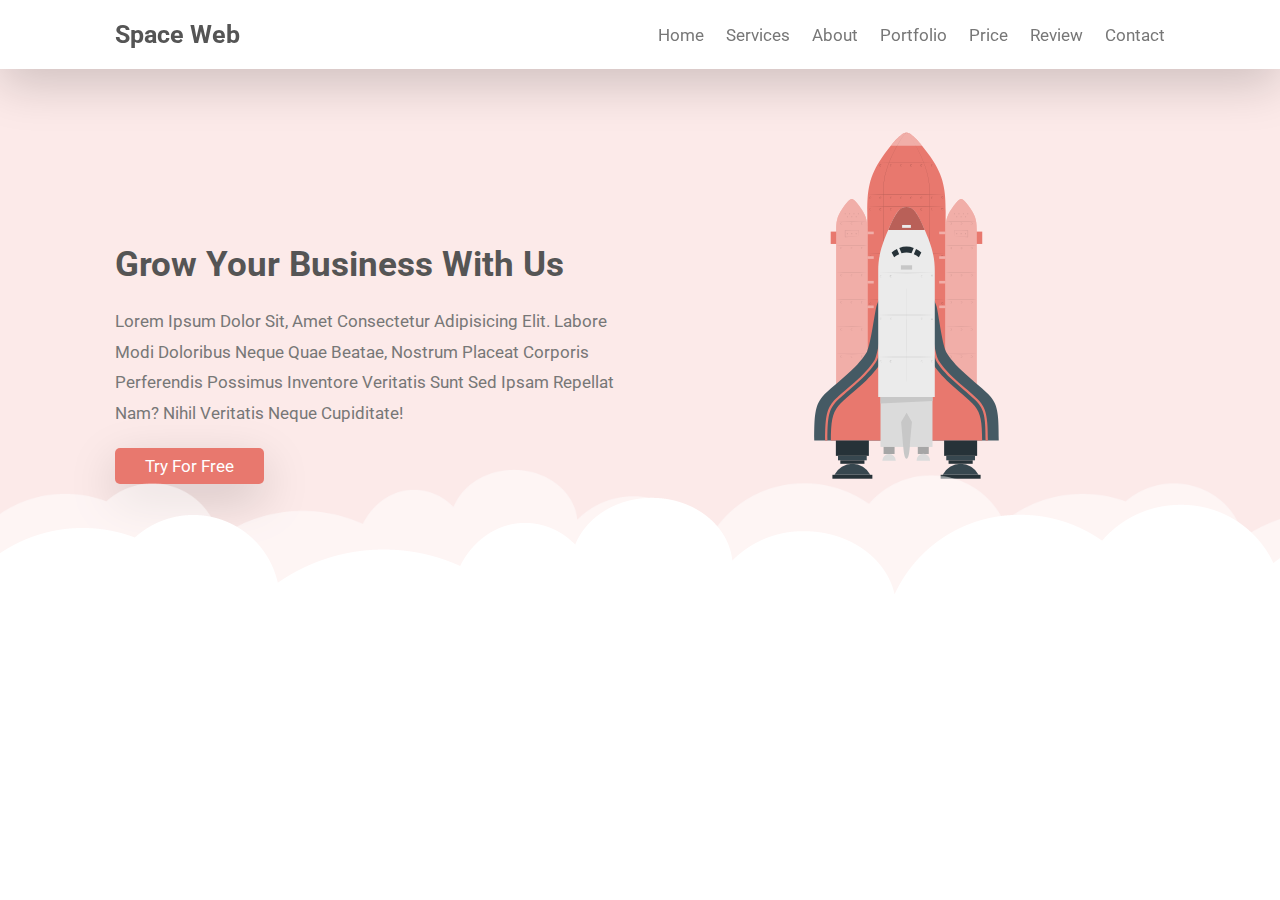
==== landing web/index.html @ affba189 "home section completed" ====
<!DOCTYPE html>
<html lang="en">
<head>
    <meta charset="UTF-8">
    <meta http-equiv="X-UA-Compatible" content="IE=edge">
    <meta name="viewport" content="width=device-width, initial-scale=1.0">
    <title>Landing web</title>

    <link rel="stylesheet" href="https://cdnjs.cloudflare.com/ajax/libs/font-awesome/6.3.0/css/all.min.css" integrity="sha512-SzlrxWUlpfuzQ+pcUCosxcglQRNAq/DZjVsC0lE40xsADsfeQoEypE+enwcOiGjk/bSuGGKHEyjSoQ1zVisanQ==" crossorigin="anonymous" referrerpolicy="no-referrer" />

    <link rel="stylesheet" href="style.css">
</head>
<body>

    <header class="header" id="header">

        <a href="#" class="logo">Space web</a>

        <nav class="navbar">
            <a href="#home">home</a>
            <a href="#services">services</a>
            <a href="#about">about</a>
            <a href="#portfolio">portfolio</a>
            <a href="#price">price</a>
            <a href="#review">review</a>
            <a href="#contact">contact</a>
        </nav>

        <div id="menu-btn" class="fas fa-bars"></div>
    </header>


    <section class="home" id="home">

        <div class="content">
            <h3>grow your business with us</h3>
            <p>Lorem ipsum dolor sit, amet consectetur adipisicing elit. Labore modi doloribus neque quae beatae, nostrum placeat corporis perferendis possimus inventore veritatis sunt sed ipsam repellat nam? Nihil veritatis neque cupiditate!</p>
            <a href="#" class="btn">try for free</a>
        </div>

        <div class="image">
            <img src="images/rocket.svg" alt="">
        </div>

        <div class="cloud cloud-1"></div>
        <div class="cloud cloud-2"></div>
        
    </section>























    <script src="script.js"></script>
</body>
</html>
---- landing web/style.css ----
@import url('https://fonts.googleapis.com/css2?family=Roboto:wght@100;300;400;500;700&display=swap');

:root{
    --main-color: #e8786e;
    --black: #555;
    --light-color: #777;
    --bg: #fceae9;
    --border: .1rem solid rgba(0 , 0 , 0 , .1);
    --box-shadow: 0px 16px 48px 0px rgba(0,0,0,0.176);
}

*{
    font-family: 'Roboto', sans-serif;
    margin: 0; padding: 0;
    box-sizing: border-box;
    outline: none; border: none;
    text-decoration: none;
    text-transform: capitalize;
    transition: all .3s ease-out;
}

html{
    font-size: 62.5%;
    scroll-behavior: smooth;
    scroll-padding-top: 9rem;
    overflow-x: hidden;
}

section{
    padding: 2rem 9%;
}

.btn{
    margin-top: 1rem;
    display: inline-block;
    padding: .8rem 3rem;
    font-size: 1.7rem;
    cursor: pointer;
    color: #fff;
    background: var(--main-color);
    border-radius: .5rem;
    box-shadow: var(--box-shadow);
    position: relative;
    z-index: 0;
    overflow: hidden;
}

.btn::before{
    content: '';
    position: absolute;
    top: 0; right: 0;
    height: 100%;
    width: 0%;
    background: var(--black);
    z-index: -1;
    transition: .2s ease-out;
}

.btn:hover::before{
    left: 0;
    width: 100%;
}


.header{
    position: fixed;
    top: 0; left: 0; right: 0;
    z-index: 1000;
    background: #fff;
    box-shadow: var(--box-shadow);
    display: flex;
    align-items: center;
    justify-content: space-between;
    padding: 2rem 9%;
}


.header .logo{
    font-size: 2.5rem;
    color: var(--black);
    font-weight: bolder;
}

.header .navbar a{
    font-size: 1.7rem;
    color: var(--light-color);
    margin-left: 2rem;
}

.header .navbar a:hover{
    color: var(--main-color);
}

#menu-btn{
    cursor: pointer;
    font-size: 2.5rem;
    padding: 1rem 1.3rem;
    border-radius: 0.5rem;
    color: var(--main-color);
    background: var(--bg);
    display: none;
}

#menu-btn:hover{
    color: #fff;
    background: var(--main-color);
}


/* home setcion starts */


.home{
    display: flex;
    align-items: center;
    flex-wrap: wrap;
    gap: 1.5rem;
    padding-top: 10rem;
    background: var(--bg);
    position: relative;
}

.home .content{
    flex: 1 1 45rem;
}

.home .image{
    flex: 1 1 45rem;
}

.home .image img{
    width: 100%;
}

.home .content h3{
    font-size: 3.5rem;
    color: var(--black);
    line-height: 1.8;
}

.home .content p{
    font-size: 1.7rem;
    color: var(--light-color);
    line-height: 1.8;
    padding: 1rem 0;
}

.home .cloud{
    position: absolute;
    bottom: 0; right: 0; left: 0;
    height: 18rem;
    background-size: 250rem 18rem;
    background: url(./images/cloud.png)repeat-x;
    animation: cloud 10s linear infinite;
}


@keyframes cloud{
    0%{
        background-position-x: 0rem;
    }
    100%{
        background-position-x: -250rem;
    }
}

.home .cloud-1{
    opacity: .5;
    height: 20rem;
    background-size: 250rem 20rem;
    animation-direction: reverse;
    animation-duration: 15s;
}




































































































































































































/* for responsiveness added the media query */

@media(max-width: 991px)
{
    html{
        font-size: 55%;
    }

    .header{
        padding: 2rem;
    }

    section{
        padding: 2rem;
    }
}


@media(max-width: 768px)
{
    #menu-btn{
        display: initial;
    }

    .header .navbar{
        position: absolute;
        top: 115%; right: 2rem;
        background: #fff;
        box-shadow: var(--box-shadow);
        border: var(--border);
        border-radius: .5rem;
        width: 30rem;
        transform: scale(0);
        transform-origin: top right;
        opacity: 0;
    }

    .header .navbar.active{
        transform: scale(1);
        opacity: 1;
    }

    .header .navbar a{
        font-size: 2rem;
        display: block;
        padding: 1rem;
        margin:  1rem;
        border-radius: 0.5rem;
    }

    .header .navbar a:hover{
        background: var(--bg);
    }

    .home .content{
        text-align: center;
    }
}

@media(max-width: 450px)
{
    html{
        font-size: 50%;
    }
}
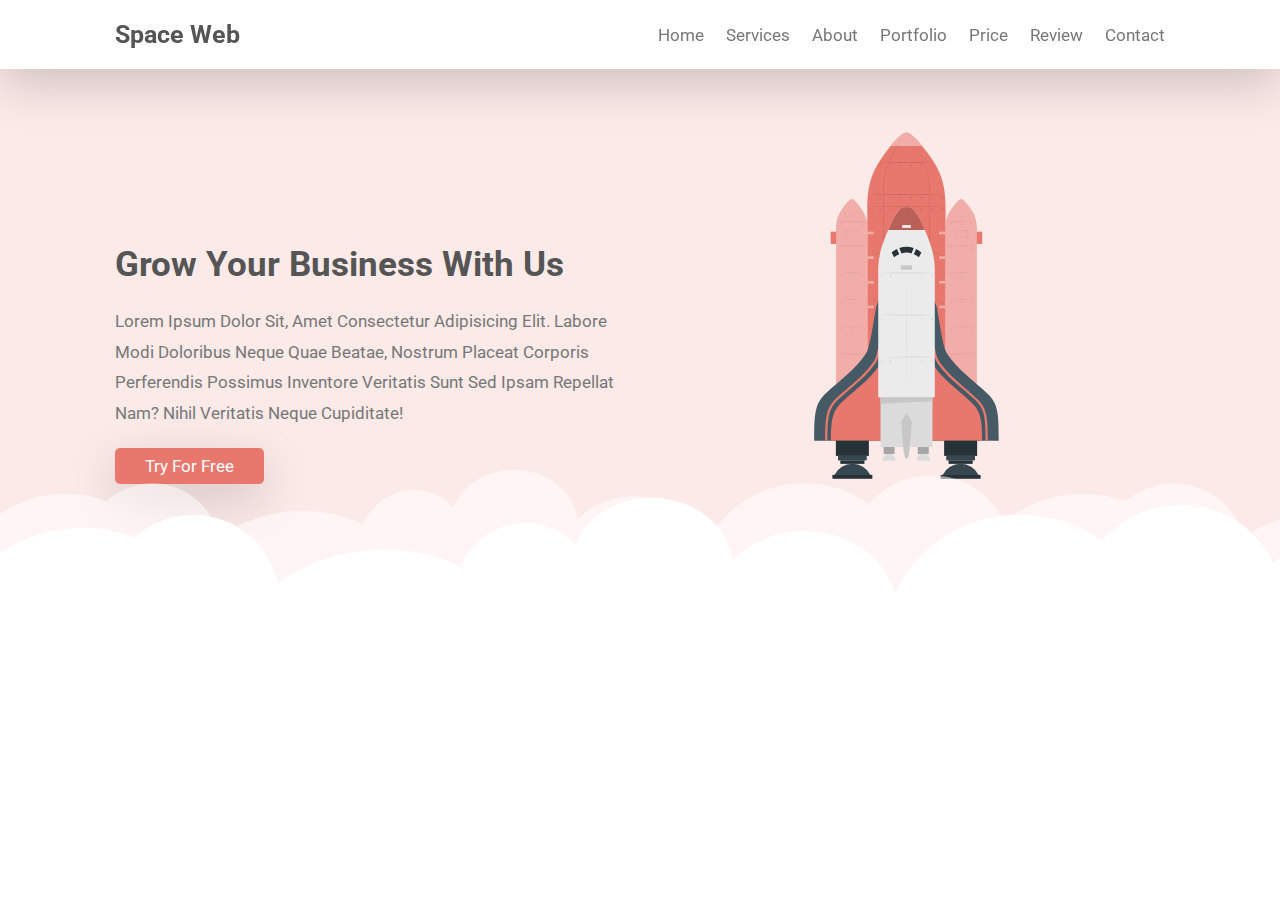
==== commit 903bbf80: "services section starts" ====
--- a/landing web/index.html
+++ b/landing web/index.html
@@ -47,6 +47,10 @@
         
     </section>
 
+    <section class="services" id="services">
+        
+    </section>
+
 
 
 
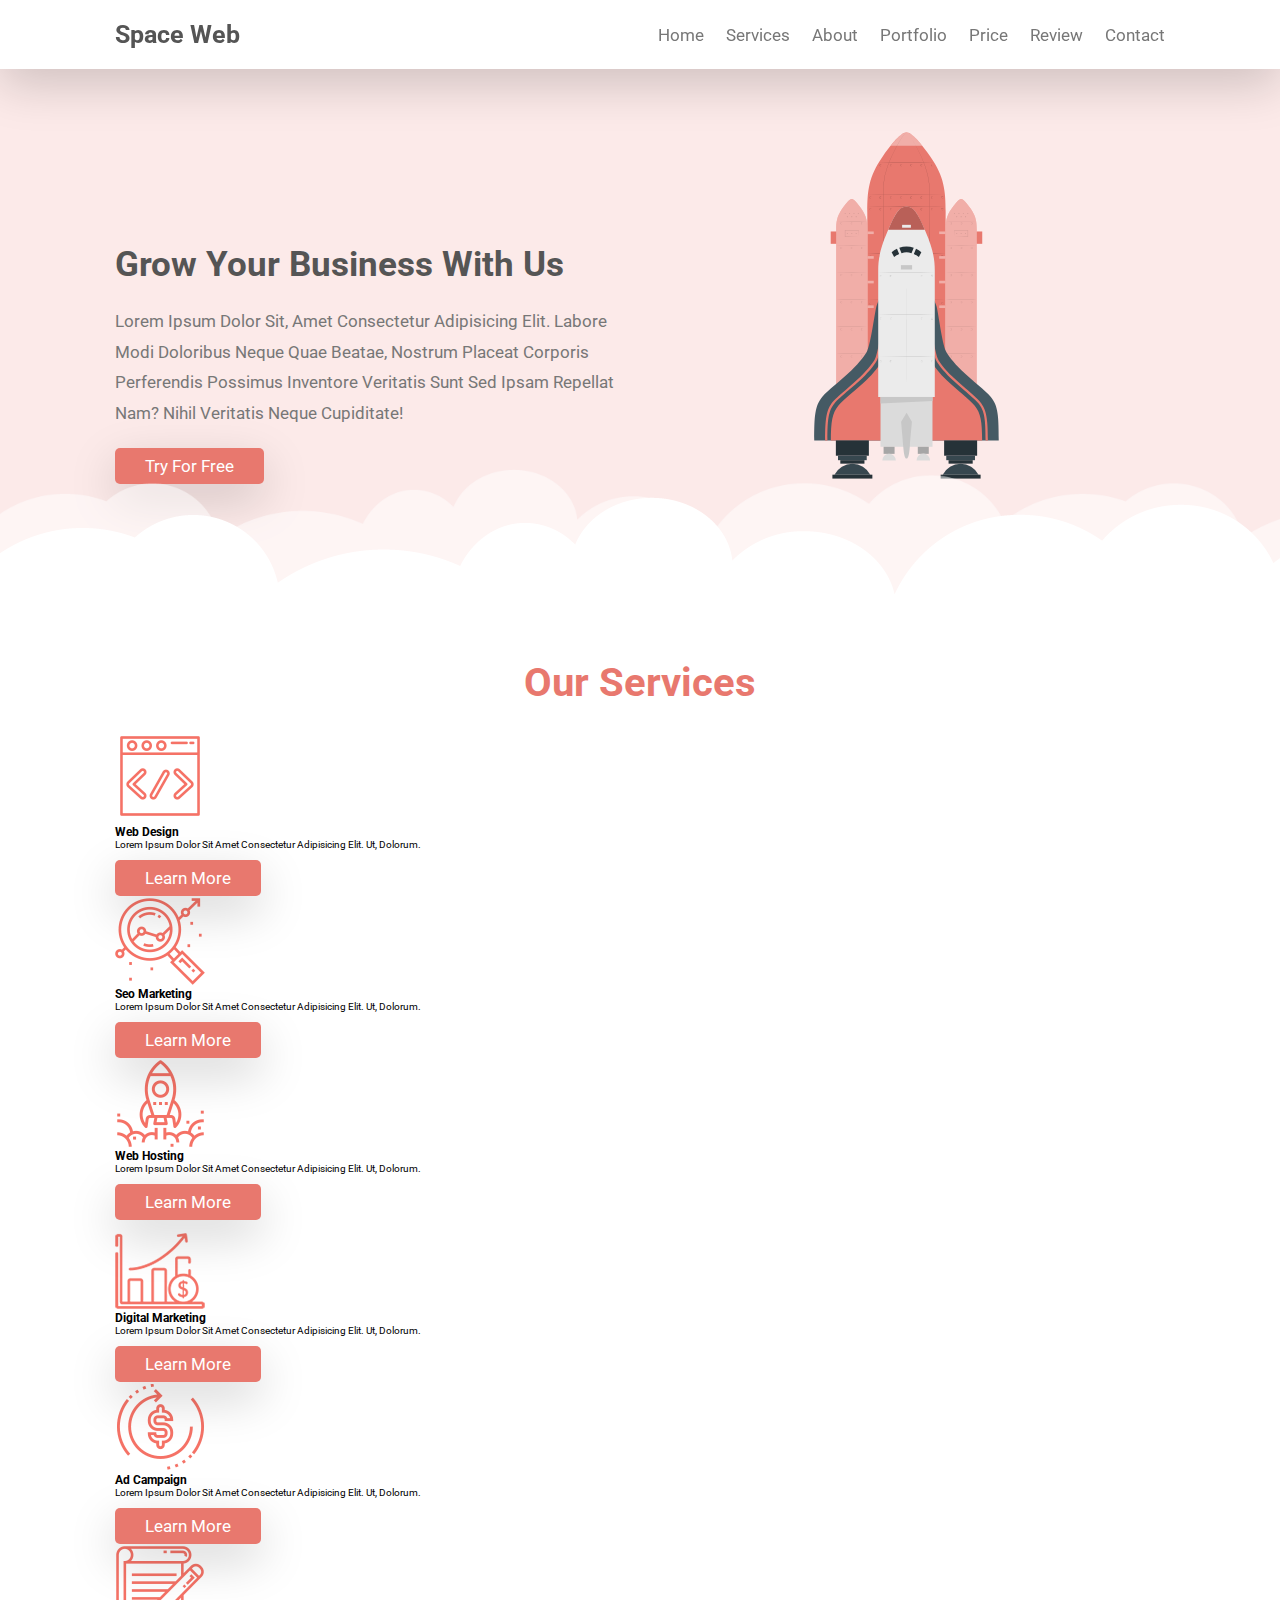
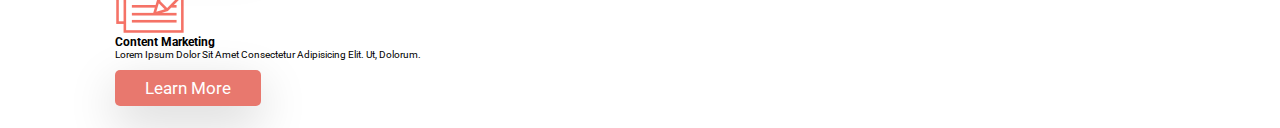
==== commit 6da536b4: "heading section implement" ====
--- a/landing web/index.html
+++ b/landing web/index.html
@@ -48,7 +48,52 @@
     </section>
 
     <section class="services" id="services">
-        
+
+        <h1 class="heading"> our <span>services</span> </h1>
+
+        <div class="box-container">
+            <div class="box">
+                <img src="images/s-1.png" alt="">
+                <h3>web design</h3>
+                <p>Lorem ipsum dolor sit amet consectetur adipisicing elit. Ut, dolorum.</p>
+                <a href="#" class="btn">learn more</a>
+            </div>
+
+            <div class="box">
+                <img src="images/s-2.png" alt="">
+                <h3>seo marketing</h3>
+                <p>Lorem ipsum dolor sit amet consectetur adipisicing elit. Ut, dolorum.</p>
+                <a href="#" class="btn">learn more</a>
+            </div>
+
+            <div class="box">
+                <img src="images/s-3.png" alt="">
+                <h3>web hosting</h3>
+                <p>Lorem ipsum dolor sit amet consectetur adipisicing elit. Ut, dolorum.</p>
+                <a href="#" class="btn">learn more</a>
+            </div>
+
+            <div class="box">
+                <img src="images/s-4.png" alt="">
+                <h3>digital marketing</h3>
+                <p>Lorem ipsum dolor sit amet consectetur adipisicing elit. Ut, dolorum.</p>
+                <a href="#" class="btn">learn more</a>
+            </div>
+
+            <div class="box">
+                <img src="images/s-5.png" alt="">
+                <h3>ad campaign</h3>
+                <p>Lorem ipsum dolor sit amet consectetur adipisicing elit. Ut, dolorum.</p>
+                <a href="#" class="btn">learn more</a>
+            </div>
+
+            <div class="box">
+                <img src="images/s-6.png" alt="">
+                <h3>content marketing</h3>
+                <p>Lorem ipsum dolor sit amet consectetur adipisicing elit. Ut, dolorum.</p>
+                <a href="#" class="btn">learn more</a>
+            </div>
+        </div>
     </section>
 
 
--- a/landing web/style.css
+++ b/landing web/style.css
@@ -28,6 +28,13 @@
 
 section{
     padding: 2rem 9%;
+}
+
+.heading{
+    text-align: center;
+    padding-bottom: 3rem;
+    font-size: 4rem;
+    color: var(--main-color);
 }
 
 .btn{
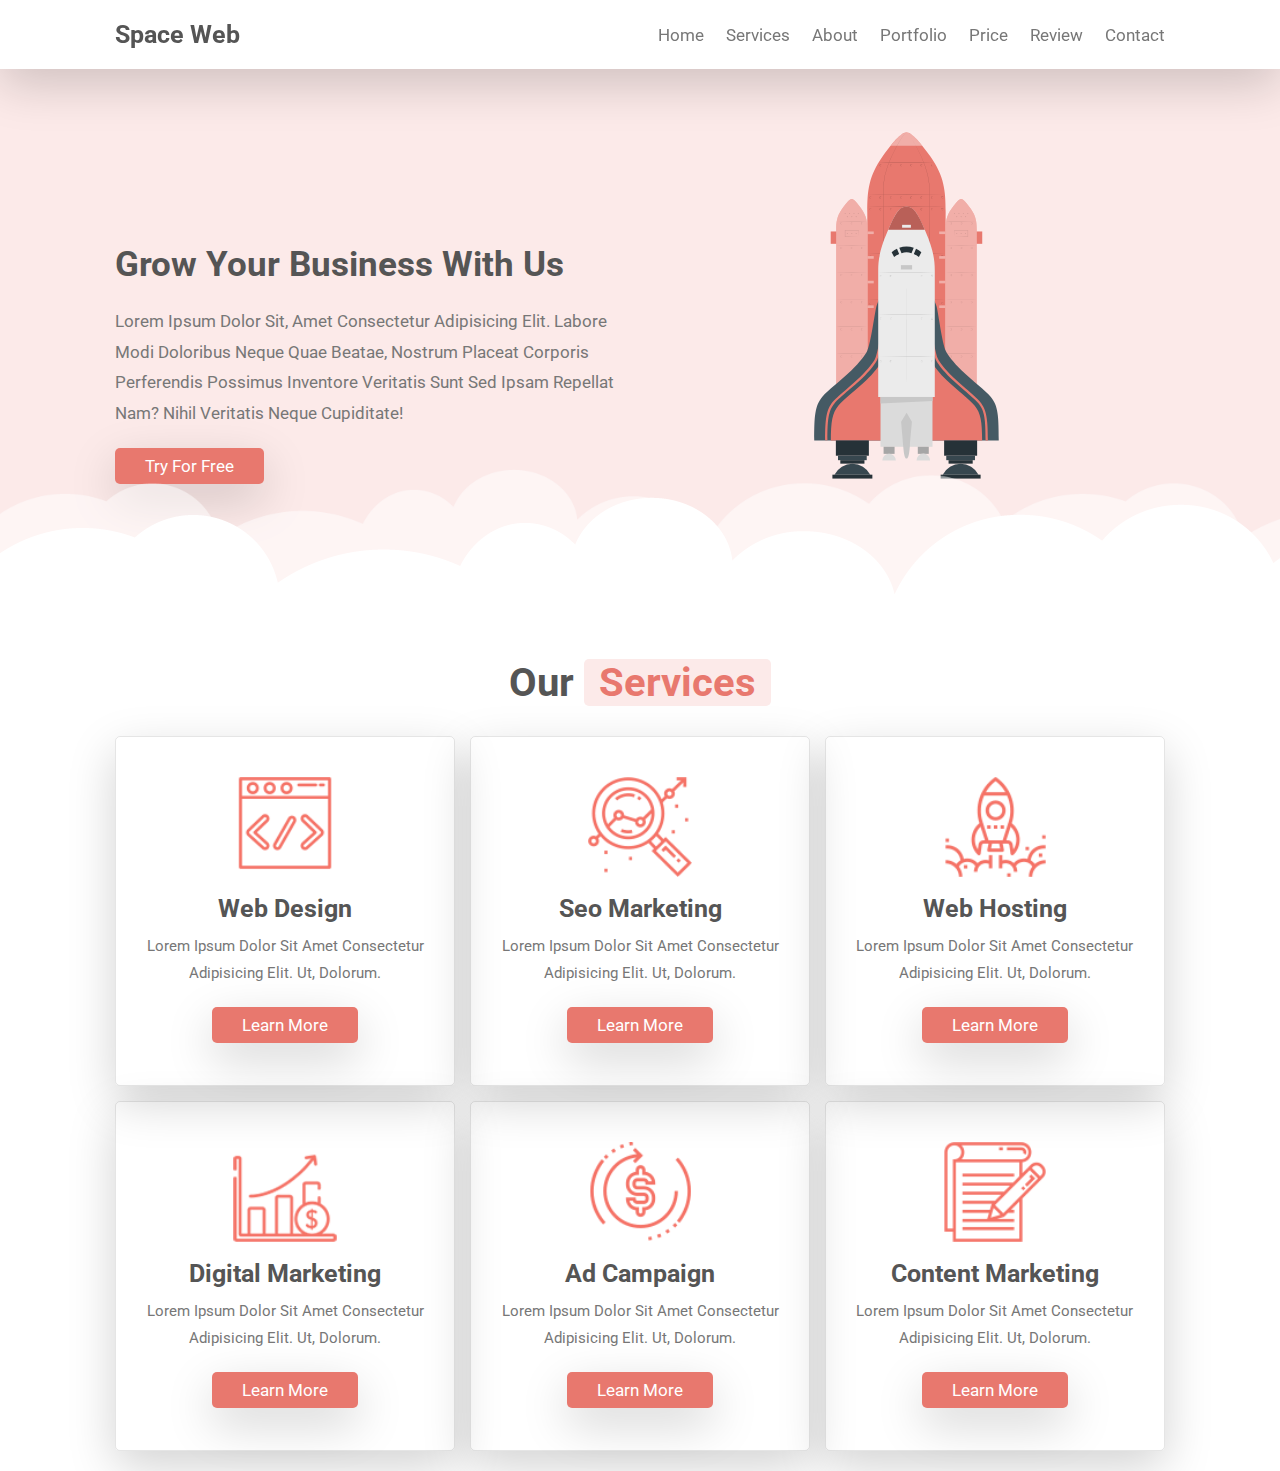
==== commit 3874024b: "services section completed" ====
--- a/landing web/index.html
+++ b/landing web/index.html
@@ -92,7 +92,7 @@
                 <h3>content marketing</h3>
                 <p>Lorem ipsum dolor sit amet consectetur adipisicing elit. Ut, dolorum.</p>
                 <a href="#" class="btn">learn more</a>
-            </div>
+            </div> 
         </div>
     </section>
 
--- a/landing web/style.css
+++ b/landing web/style.css
@@ -34,7 +34,14 @@
     text-align: center;
     padding-bottom: 3rem;
     font-size: 4rem;
+    color: var(--black);
+}
+
+.heading span{
     color: var(--main-color);
+    border-radius: .5rem;
+    background: var(--bg);
+    padding: 0 1.5rem;
 }
 
 .btn{
@@ -180,12 +187,38 @@
 }
 
 
-
-
-
-
-
-
+/* services section starts */
+
+.services .box-container{
+    display: grid;
+    grid-template-columns: repeat(auto-fit , minmax(27rem , 1fr));
+    gap: 1.5rem;
+}
+
+.services .box-container .box{
+    text-align: center;
+    border: var(--border);
+    box-shadow: var(--box-shadow);
+    border-radius: .5rem;
+    padding: 4rem 2rem;
+}
+
+.services .box-container .box img{
+    height: 10rem;
+}
+
+.services .box-container .box h3{
+    color: var(--black);
+    font-size: 2.5rem;
+    padding-top: 1.5rem;
+}
+
+.services .box-container .box p{
+    color: var(--light-color);
+    font-size: 1.5rem;
+    padding: 1rem 0;
+    line-height: 1.8;
+}
 
 
 
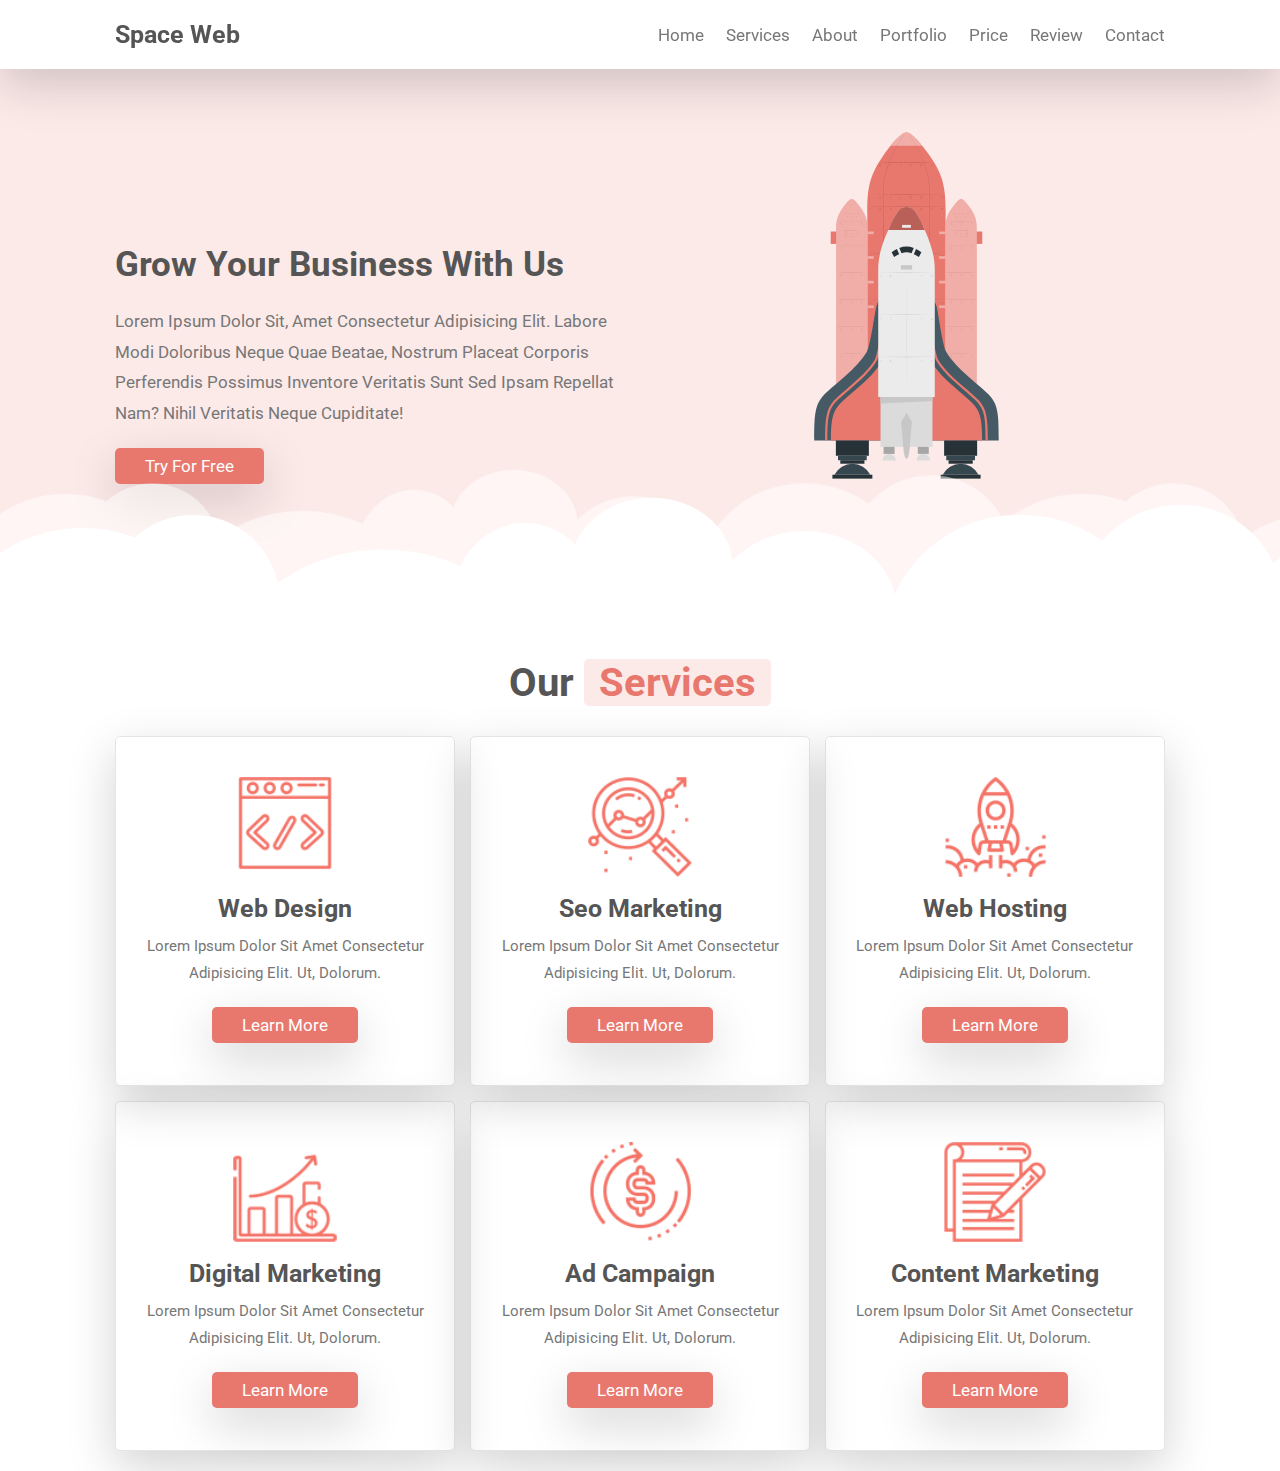
==== commit 1d1bcc33: "some section modified" ====
--- a/landing web/index.html
+++ b/landing web/index.html
@@ -9,6 +9,7 @@
     <link rel="stylesheet" href="https://cdnjs.cloudflare.com/ajax/libs/font-awesome/6.3.0/css/all.min.css" integrity="sha512-SzlrxWUlpfuzQ+pcUCosxcglQRNAq/DZjVsC0lE40xsADsfeQoEypE+enwcOiGjk/bSuGGKHEyjSoQ1zVisanQ==" crossorigin="anonymous" referrerpolicy="no-referrer" />
 
     <link rel="stylesheet" href="style.css">
+
 </head>
 <body>
 
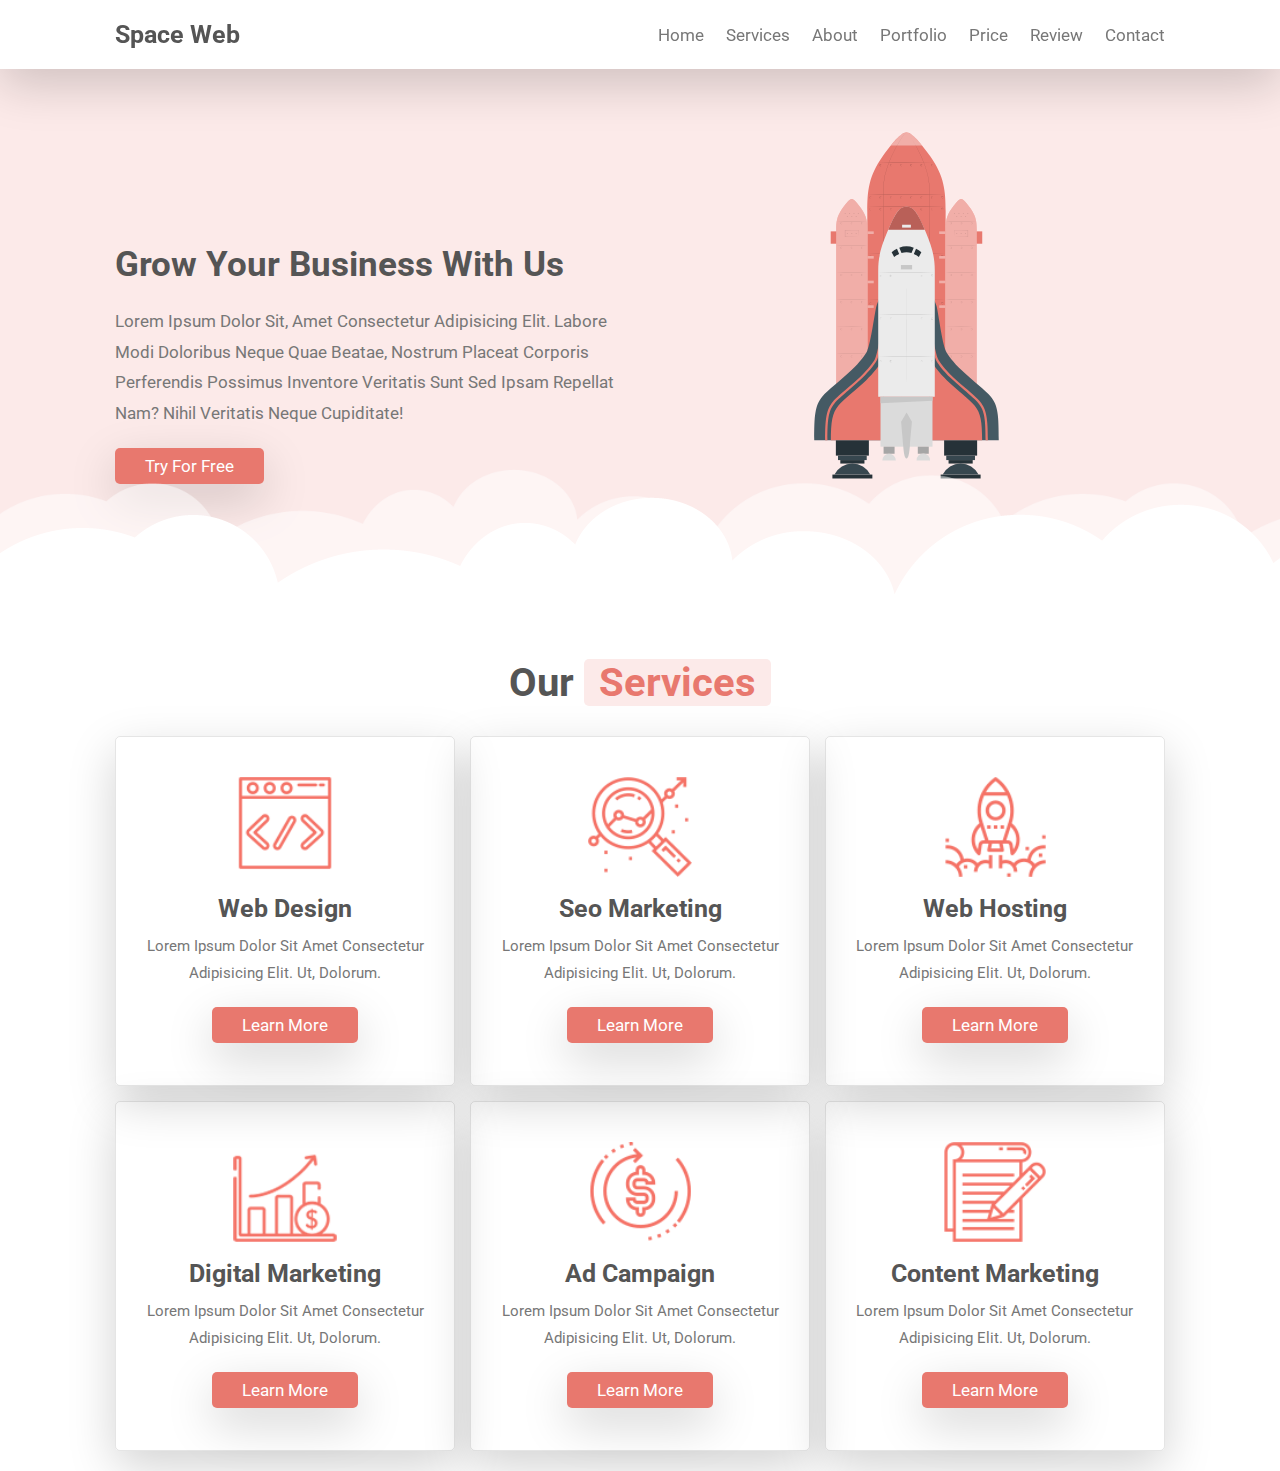
==== commit 8d6b445e: "about section starts" ====
--- a/landing web/index.html
+++ b/landing web/index.html
@@ -98,6 +98,10 @@
     </section>
 
 
+    <!-- about section starts -->
+    <!-- about section end -->
+
+
 
 
 
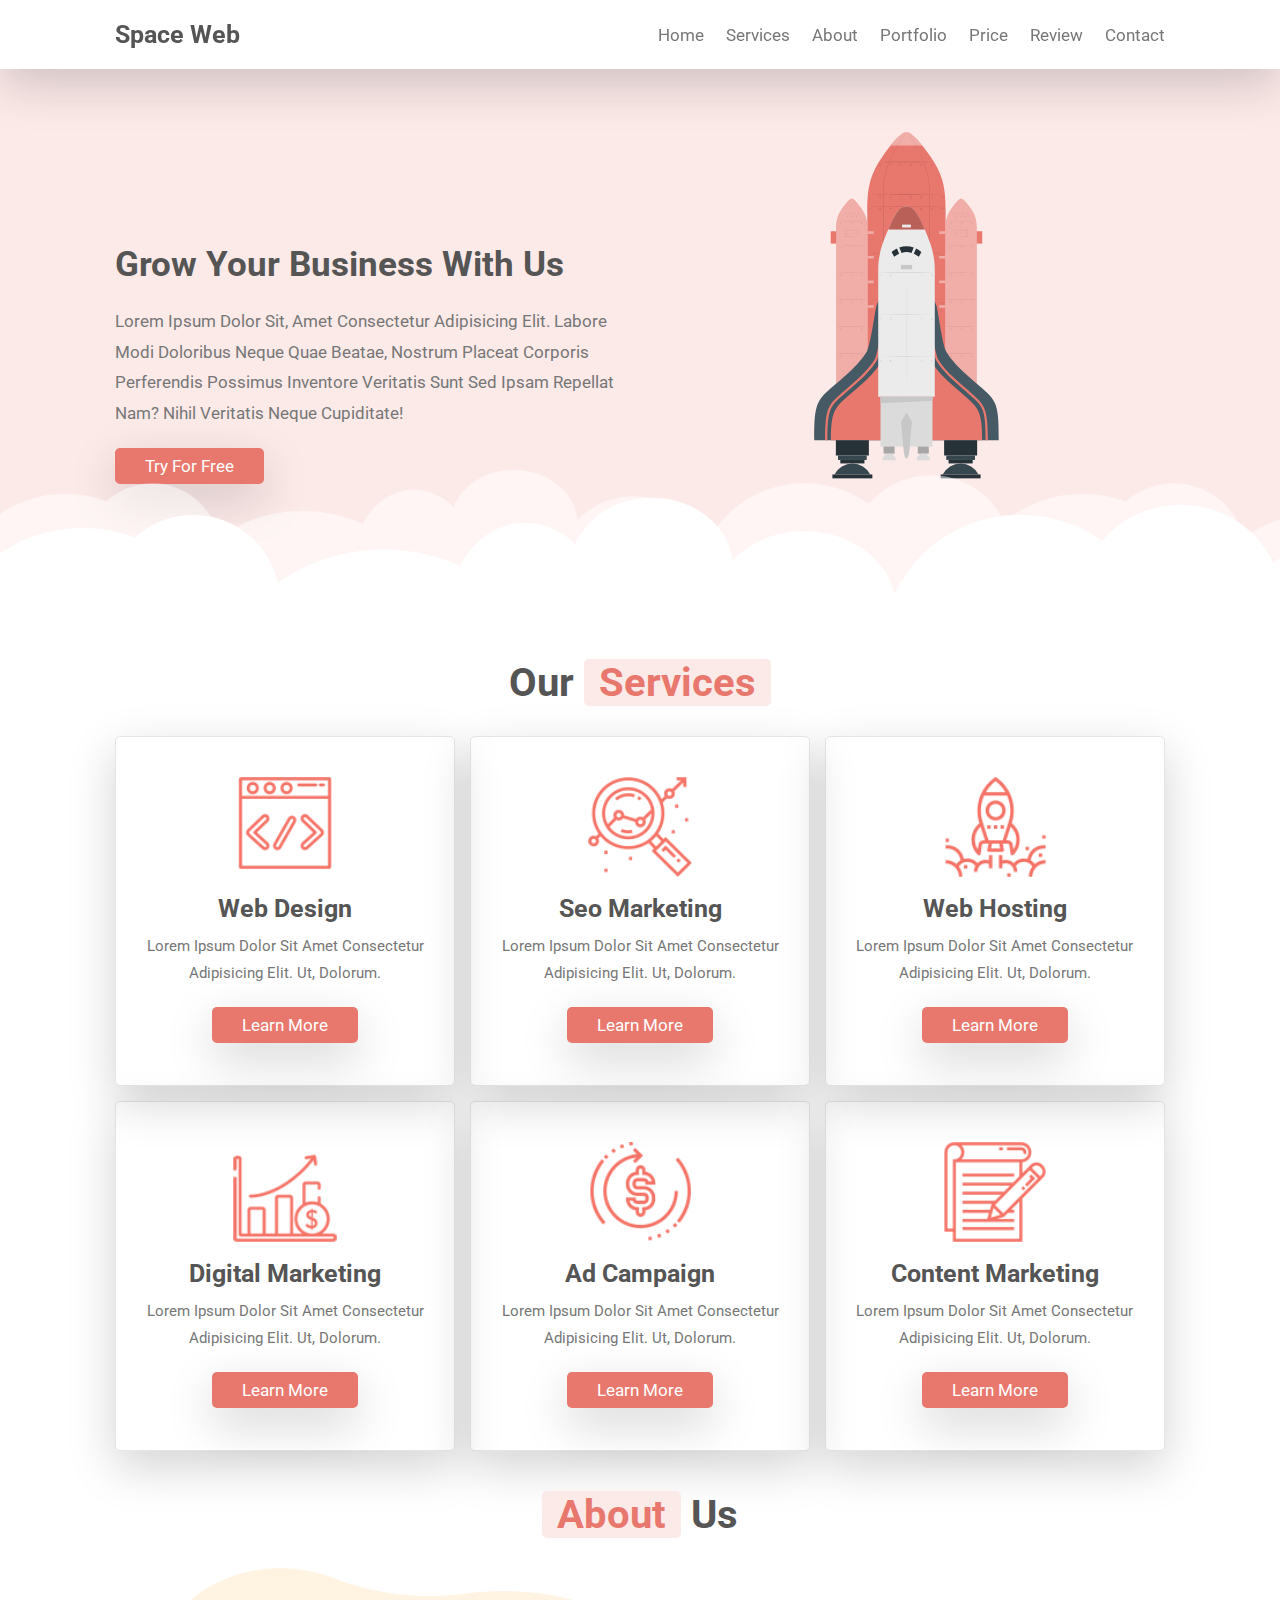
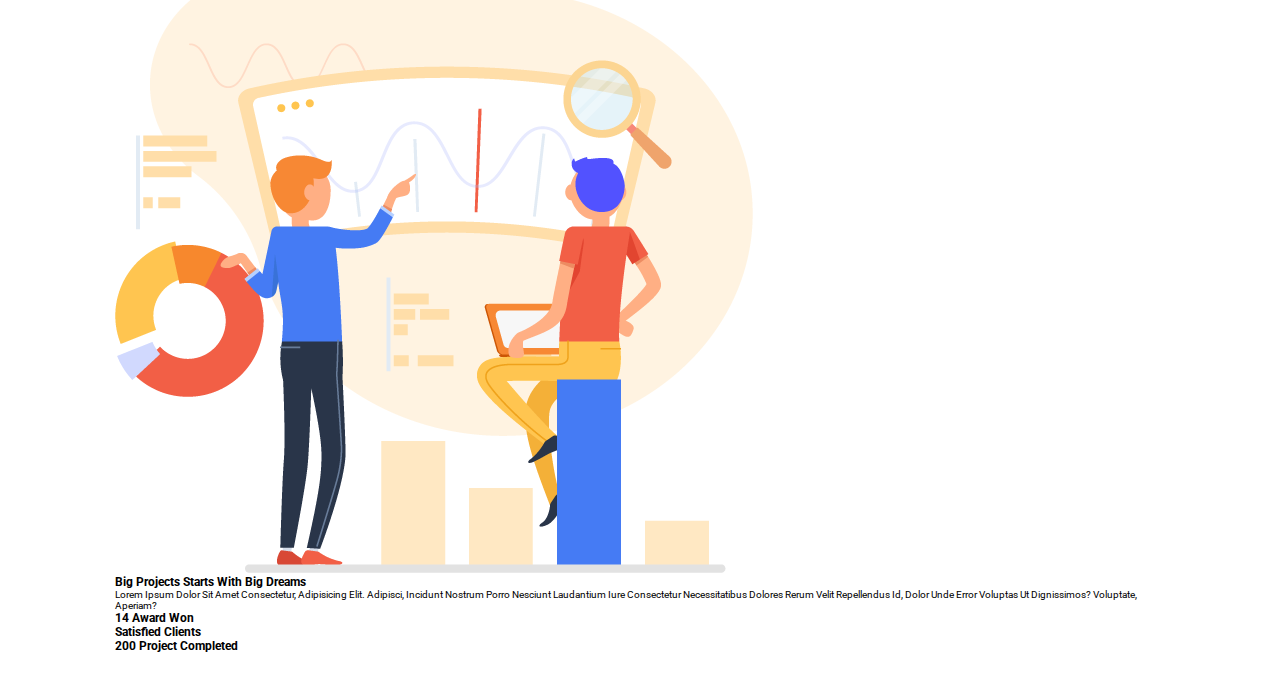
==== commit e50a5175: "about section layout created" ====
--- a/landing web/index.html
+++ b/landing web/index.html
@@ -99,6 +99,37 @@
 
 
     <!-- about section starts -->
+    <section class="about" id="about">
+        <h1 class="heading"> <span>about</span> us </h1>
+
+        <div class="row">
+            <div class="image">
+                <img src="images/about-img.png" alt="">
+            </div>
+
+
+            <div class="content">
+
+                <h3 class="title">big projects starts with big dreams</h3>
+                <p>Lorem ipsum dolor sit amet consectetur, adipisicing elit. Adipisci, incidunt nostrum porro nesciunt laudantium iure consectetur necessitatibus dolores rerum velit repellendus id, dolor unde error voluptas ut dignissimos? Voluptate, aperiam?</p>
+                <div class="icons-container">
+                    <div class="icons">
+                        <i class="fas fa-award"></i>
+                        <h3>14 award won</h3>
+                    </div>
+                    <div class="icons">
+                        <i class="fas fa-user"></i>
+                        <h3>satisfied clients</h3>
+                    </div>
+                    <div class="icons">
+                        <i class="fas fa-project-diagram"></i>
+                        <h3>200 project completed</h3>
+                    </div>
+                </div>
+            </div>
+        </div>
+    </section>
+
     <!-- about section end -->
 
 
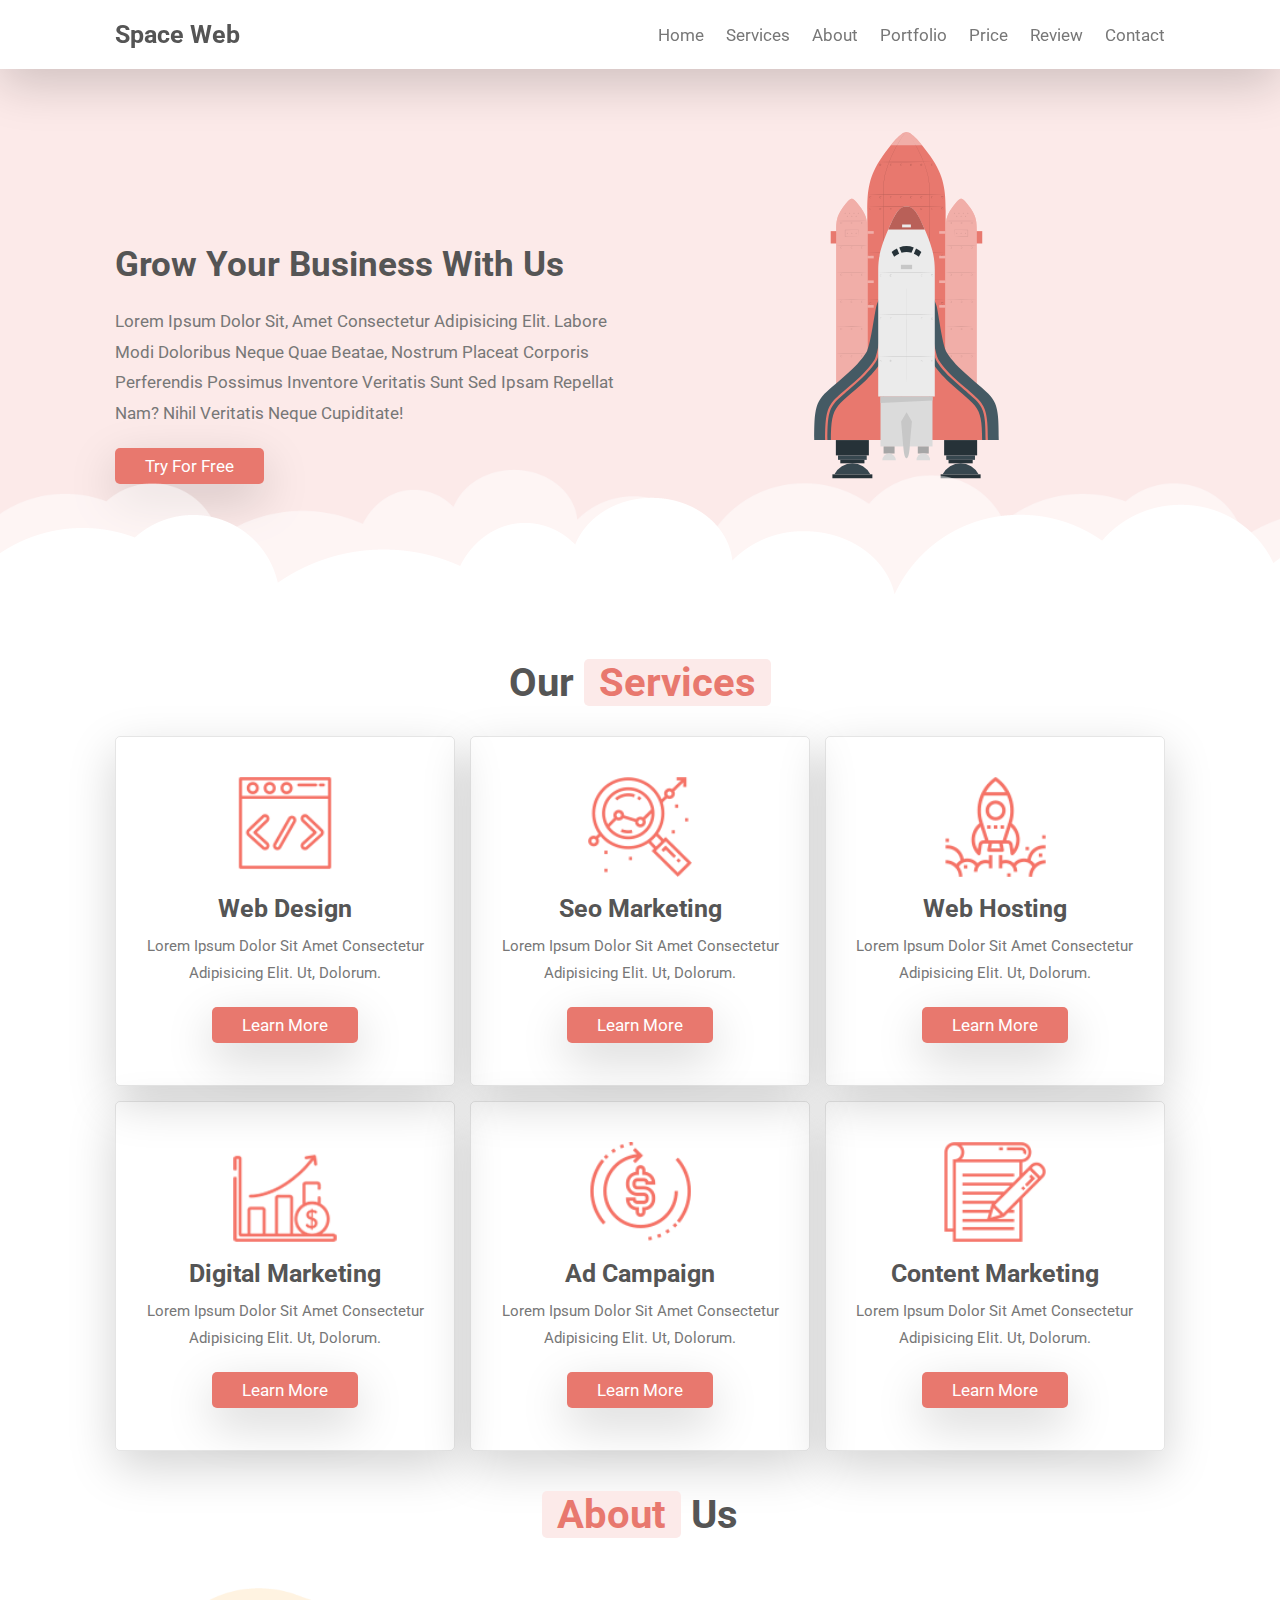
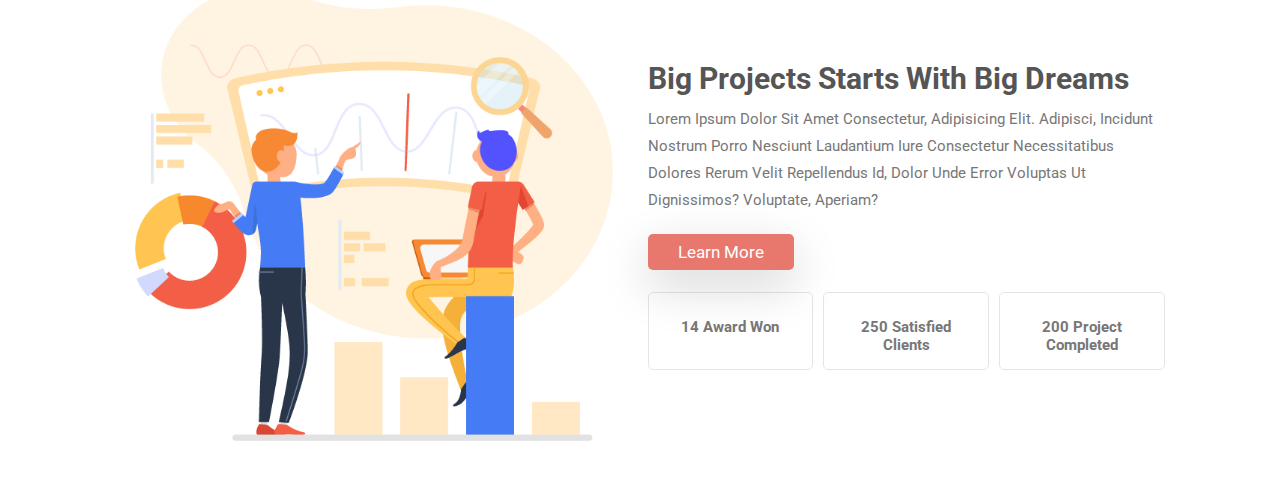
==== commit c84adb1e: "about section completed" ====
--- a/landing web/index.html
+++ b/landing web/index.html
@@ -112,6 +112,7 @@
 
                 <h3 class="title">big projects starts with big dreams</h3>
                 <p>Lorem ipsum dolor sit amet consectetur, adipisicing elit. Adipisci, incidunt nostrum porro nesciunt laudantium iure consectetur necessitatibus dolores rerum velit repellendus id, dolor unde error voluptas ut dignissimos? Voluptate, aperiam?</p>
+                <a href="#" class="btn">learn more</a>
                 <div class="icons-container">
                     <div class="icons">
                         <i class="fas fa-award"></i>
@@ -119,7 +120,7 @@
                     </div>
                     <div class="icons">
                         <i class="fas fa-user"></i>
-                        <h3>satisfied clients</h3>
+                        <h3>250 satisfied clients</h3>
                     </div>
                     <div class="icons">
                         <i class="fas fa-project-diagram"></i>
--- a/landing web/style.css
+++ b/landing web/style.css
@@ -221,18 +221,71 @@
 }
 
 
-
-
-
-
-
-
-
-
-
-
-
-
+/* about section starts */
+
+.about .row{
+    display: flex;
+    align-items: center;
+    flex-wrap: wrap;
+    gap: 1.5rem;
+}
+
+.about .row .image{
+    flex: 1 1 45rem;
+    padding: 2rem;
+}
+
+.about .row .image img{
+    width: 100%;
+}
+
+.about .row .content{
+    flex: 1 1 45rem;
+}
+
+.about .row .content .title{
+    font-size: 3rem;
+    color: var(--black);
+}
+
+.about .row .content p{
+    font-size: 1.5rem;
+    color: var(--light-color);
+    line-height: 1.8;
+    padding: 1rem 0;
+}
+
+.about .row .content .icons-container{
+    display: flex;
+    flex-wrap: wrap;
+    gap: 1rem;
+    padding-top: 2rem;
+}
+
+
+.about .row .content .icons-container .icons{
+    flex: 1 1 15rem;
+    border-radius: .5rem;
+    border: var(--border);
+    padding: 1.5rem;
+    text-align: center;
+}
+
+.about .row .content .icons-container .icons i{
+    border-radius: 50%;
+    background: var(--bg);
+    color: var(--main-color);
+    height: 5rem;
+    width: 5rem;
+    line-height: 5rem;
+    font-size: 2rem;
+}
+
+.about .row .content .icons-container .icons h3{
+    color: var(--light-color);
+    font-size: 1.5rem;
+    padding-top: 1rem;
+}
 
 
 
